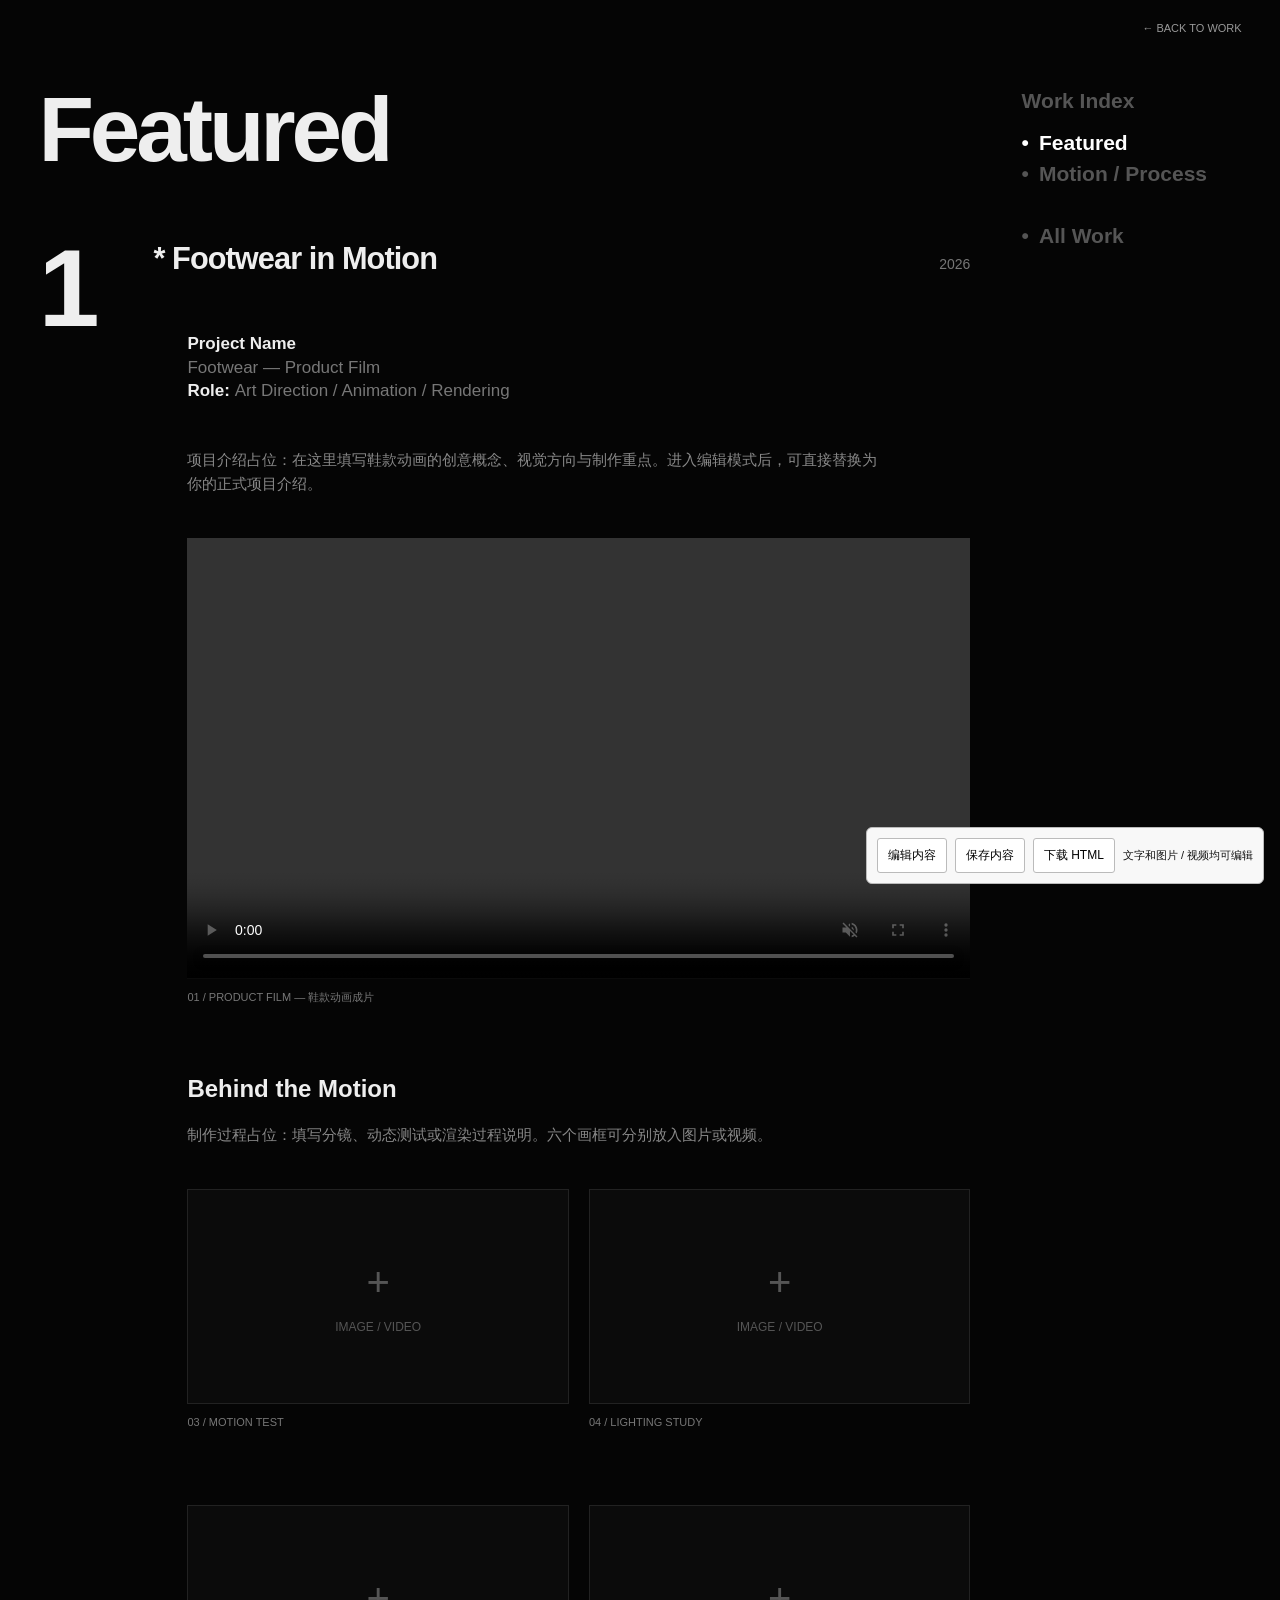
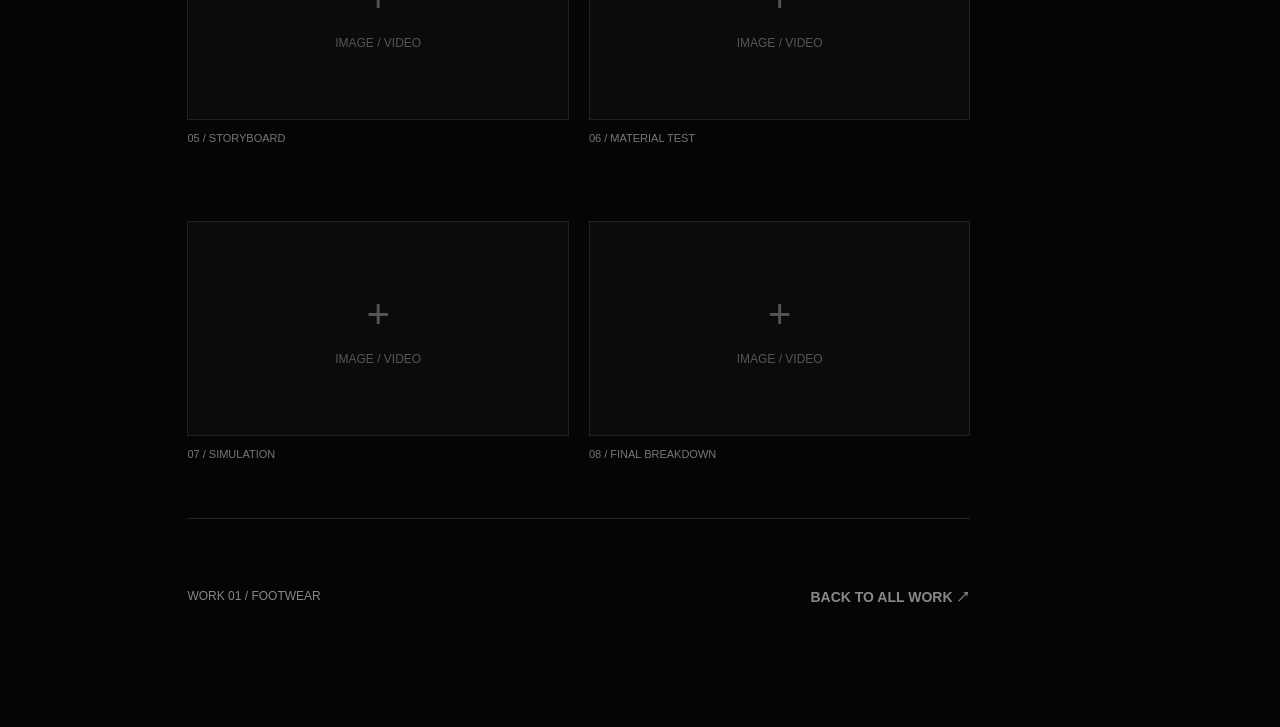
==== work01.html @ 6b8ff81d "Add files via upload" ====
<!doctype html><html lang="zh-CN"><head><meta charset="utf-8"><meta name="viewport" content="width=device-width,initial-scale=1"><title>Work 01 — Footwear Motion</title><style>
*{box-sizing:border-box}html{scroll-behavior:smooth;scroll-padding-top:40px}body{background:#050505;color:#eee;margin:0;font-family:Arial,'Microsoft YaHei',sans-serif}a{color:inherit;text-decoration:none}button{font:inherit;cursor:pointer}a:focus-visible,button:focus-visible{outline:2px solid #ddd;outline-offset:5px}.back{position:absolute;right:3vw;top:22px;font-size:11px;color:#999}.layout{display:grid;grid-template-columns:minmax(0,1fr) 220px;gap:4vw;padding:85px 3vw 100px}.heading{font-size:clamp(60px,7.1vw,116px);letter-spacing:-.045em;line-height:1;margin:0 0 65px}.project-layout{display:grid;grid-template-columns:95px minmax(0,1fr);gap:20px}.number{font-weight:800;font-size:110px;line-height:.85}.project-title{display:flex;align-items:baseline;justify-content:space-between;gap:24px;margin-bottom:55px}.project-title h2{font-size:clamp(24px,2.4vw,38px);margin:0;letter-spacing:-.03em}.year{font-size:14px;color:#777}.copy{padding-left:34px}.metadata{font-size:17px;line-height:1.4;margin-bottom:45px}.muted{color:#777}.description{font-size:15px;line-height:1.6;max-width:690px;color:#888;margin:0 0 42px}.media-block{margin:0 0 55px;scroll-margin-top:35px}.media-box{position:relative;min-height:180px;background:#0b0b0b}.media-box video,.media-box img{width:100%;max-height:85vh;object-fit:contain;display:block}.media-box video{aspect-ratio:16/9}figcaption{font-size:11px;color:#777;line-height:1.5;margin-top:10px}.replace{display:none;position:absolute;right:10px;top:10px;border:1px solid #777;background:#111e;color:white;padding:9px 14px;z-index:2}.editing .replace{display:block}.placeholder{aspect-ratio:16/9;display:flex;align-items:center;justify-content:center;flex-direction:column;gap:15px;border:1px solid #222;color:#555}.placeholder b{font-weight:400;font-size:40px}.placeholder span{font-size:12px}.pair{display:grid;grid-template-columns:1fr 1fr;gap:20px}.pair .placeholder{aspect-ratio:4/3}.small-heading{font-size:24px;margin:70px 0 20px}.sidebar{position:sticky;top:85px;align-self:start;font-size:21px;font-weight:600;line-height:1.5;color:#555}.sidebar p{margin:0 0 10px}.sidebar a{display:block}.sidebar a:before{content:'•';margin-right:10px}.sidebar a:hover,.sidebar a.active{color:white}.sidebar .all{margin-top:30px}.bottom{padding:70px 0 20px;border-top:1px solid #222;display:flex;justify-content:space-between;color:#888;font-size:12px}.reveal{animation:arrive .85s both}@keyframes arrive{from{opacity:0;transform:translateY(22px)}to{opacity:1;transform:none}}.editing [data-text]{outline:1px dashed #667787;outline-offset:4px;min-width:10px;cursor:text}.toolbar{position:fixed;bottom:16px;right:16px;background:#f8f8f8;color:#111;border:1px solid #bbb;border-radius:6px;padding:10px;display:flex;gap:8px;align-items:center;z-index:20;font-size:12px}.toolbar button{padding:8px 10px;background:white;border:1px solid #bbb;border-radius:3px}.toolbar output{max-width:230px;font-size:11px}.editing .placeholder{border-color:#777}.busy{opacity:.6;pointer-events:none}@media(max-width:800px){.layout{grid-template-columns:1fr;padding:75px 20px 100px}.sidebar{position:static;grid-row:1;display:flex;flex-wrap:wrap;gap:12px;font-size:12px}.sidebar p{width:100%;margin:0}.sidebar .all{margin:0}.heading{margin-bottom:35px}.project-layout{grid-template-columns:44px minmax(0,1fr);gap:12px}.number{font-size:58px}.copy{padding-left:0}.project-title{margin-bottom:30px}.metadata{font-size:14px}.pair{grid-template-columns:1fr}.toolbar{left:8px;right:8px;bottom:8px;flex-wrap:wrap}.toolbar output{max-width:none}.back{right:20px}.project-title{flex-wrap:wrap;gap:8px}}@media(prefers-reduced-motion:reduce){html{scroll-behavior:auto}.reveal{animation:none}}
.bottom a{font-size:14px;font-weight:700}
.layout-control{display:none;border:1px dashed #666;background:#111;color:#ddd;padding:12px 16px;margin:10px 10px 24px 0;font-size:13px}.editing .layout-control{display:inline-block}[data-custom-section]{border-top:1px solid #222;margin-top:65px}.pair{align-items:start}.pair .media-content>img,.pair .media-content>video{aspect-ratio:4/3;object-fit:contain}.layout-control[data-action="remove"]{font-size:11px;color:#aaa;padding:6px 10px}.media-block{min-width:0}

/* All detail media frames, including user-added layouts, use 16:9. */
.media-box{aspect-ratio:16/9;min-height:0;overflow:hidden}
.media-box>.media-content{position:absolute;inset:0;width:100%;height:100%}
.media-box .media-content>img,.media-box .media-content>video,.media-box .media-content>.placeholder{display:block;width:100%;height:100%;min-height:0;max-height:none;aspect-ratio:16/9;object-fit:cover;object-position:center}
.media-box .media-content>.placeholder{display:flex}
</style></head><body>
<a class="back" href="粒子首屏.html#work">← <span data-text="back">BACK TO WORK</span></a>
<div class="layout"><main><h1 class="heading reveal" data-text="featured">Featured</h1><article class="project-layout"><div class="number reveal" data-text="number">1</div><div><div class="project-title reveal"><h2 data-text="title">* Footwear in Motion</h2><span class="year" data-text="year">2026</span></div><div class="copy">
<section id="overview" class="reveal"><div class="metadata"><strong data-text="label">Project Name</strong><br><span class="muted" data-text="project">Footwear — Product Film</span><br><strong data-text="role-label">Role: </strong><span class="muted" data-text="role">Art Direction / Animation / Rendering</span></div><p class="description" data-text="description">项目介绍占位：在这里填写鞋款动画的创意概念、视觉方向与制作重点。进入编辑模式后，可直接替换为你的正式项目介绍。</p></section>
<figure class="media-block reveal" id="film"><div class="media-box" data-slot="film"><div class="media-content"><video controls muted loop playsinline preload="metadata" src="[data-uri]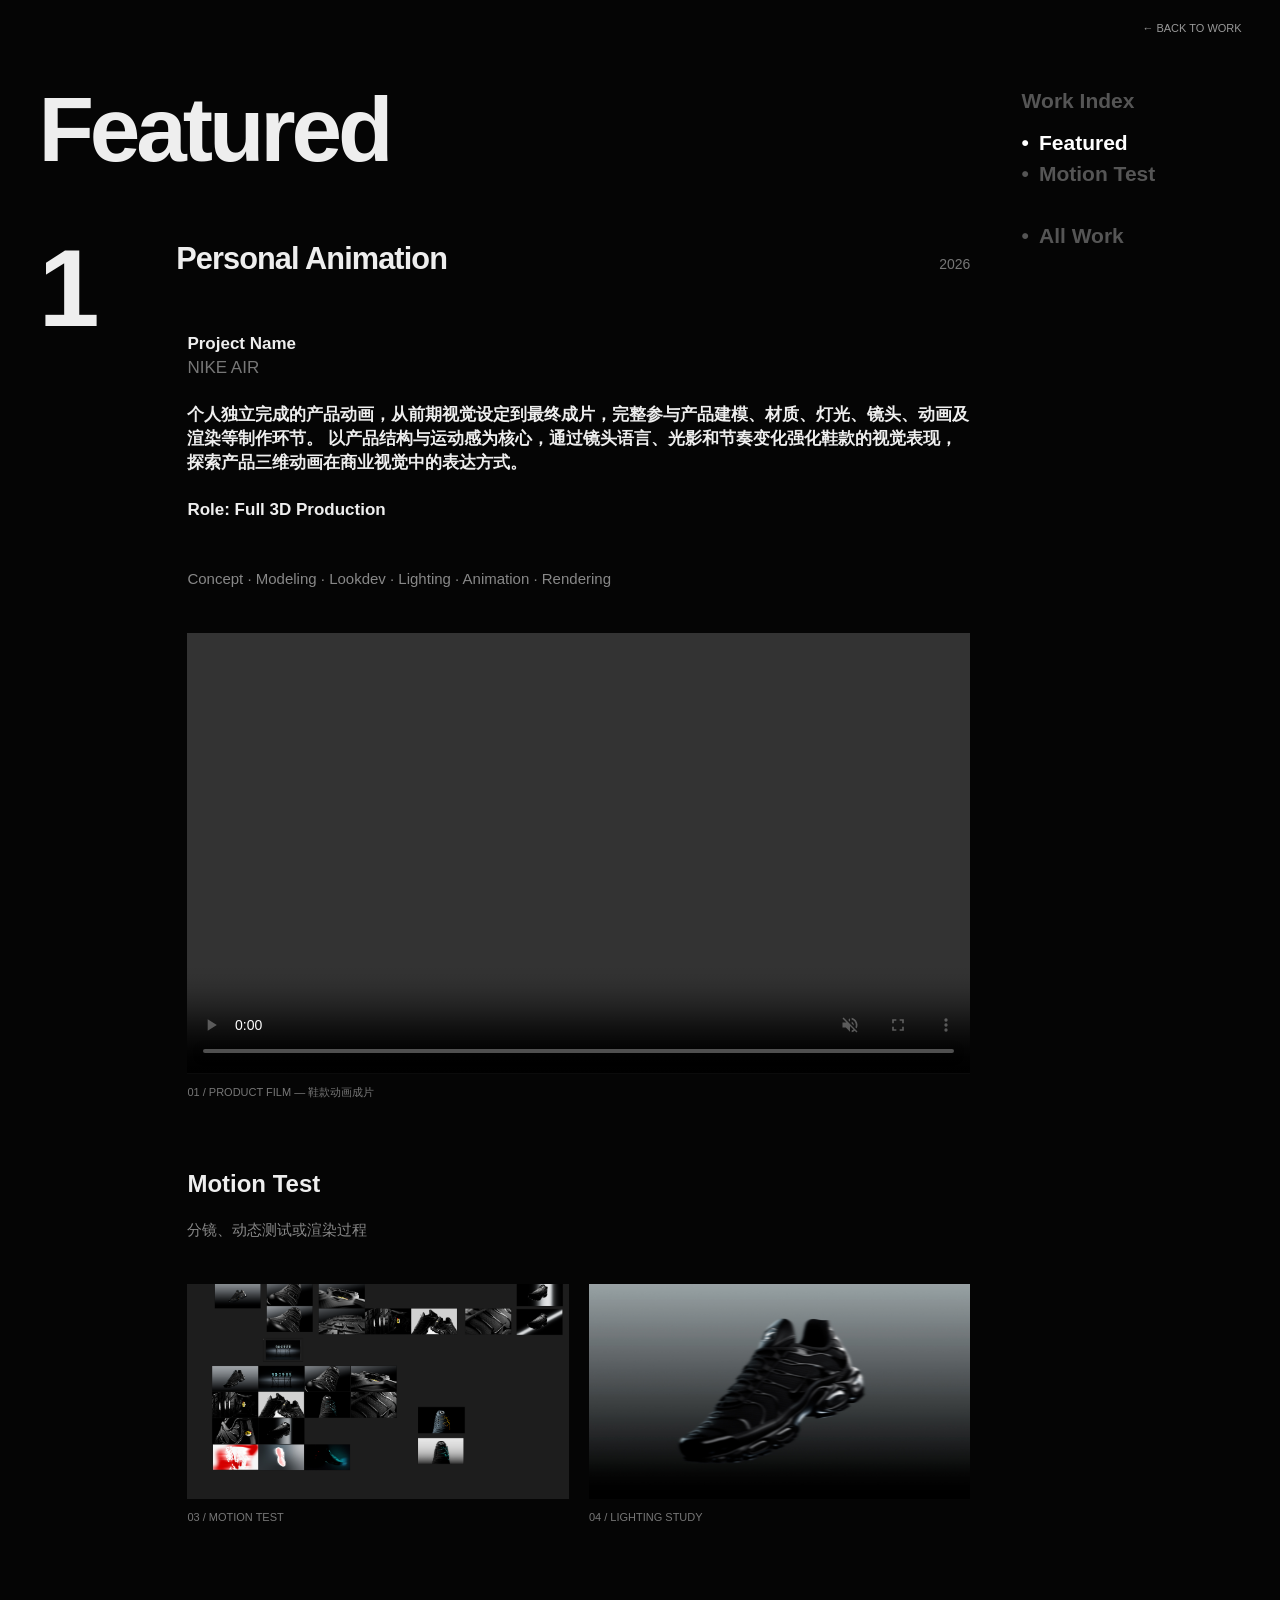
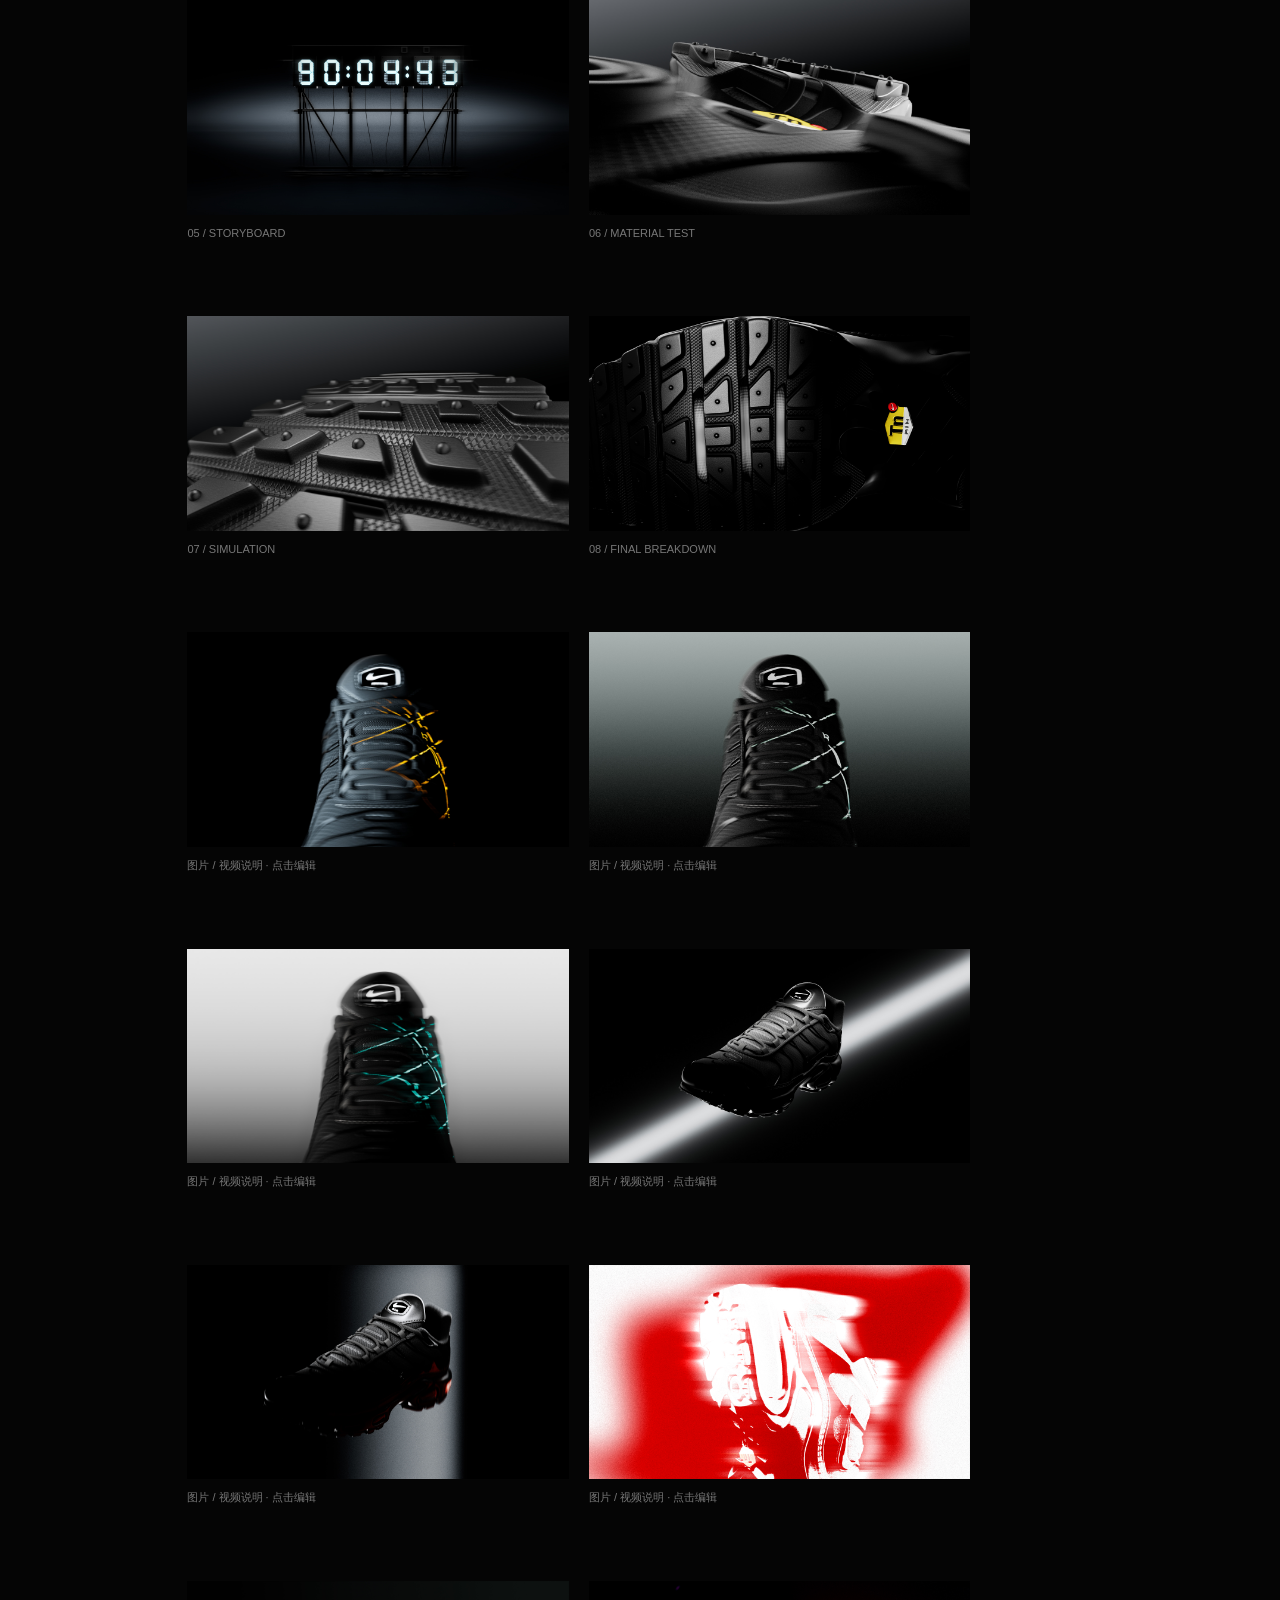
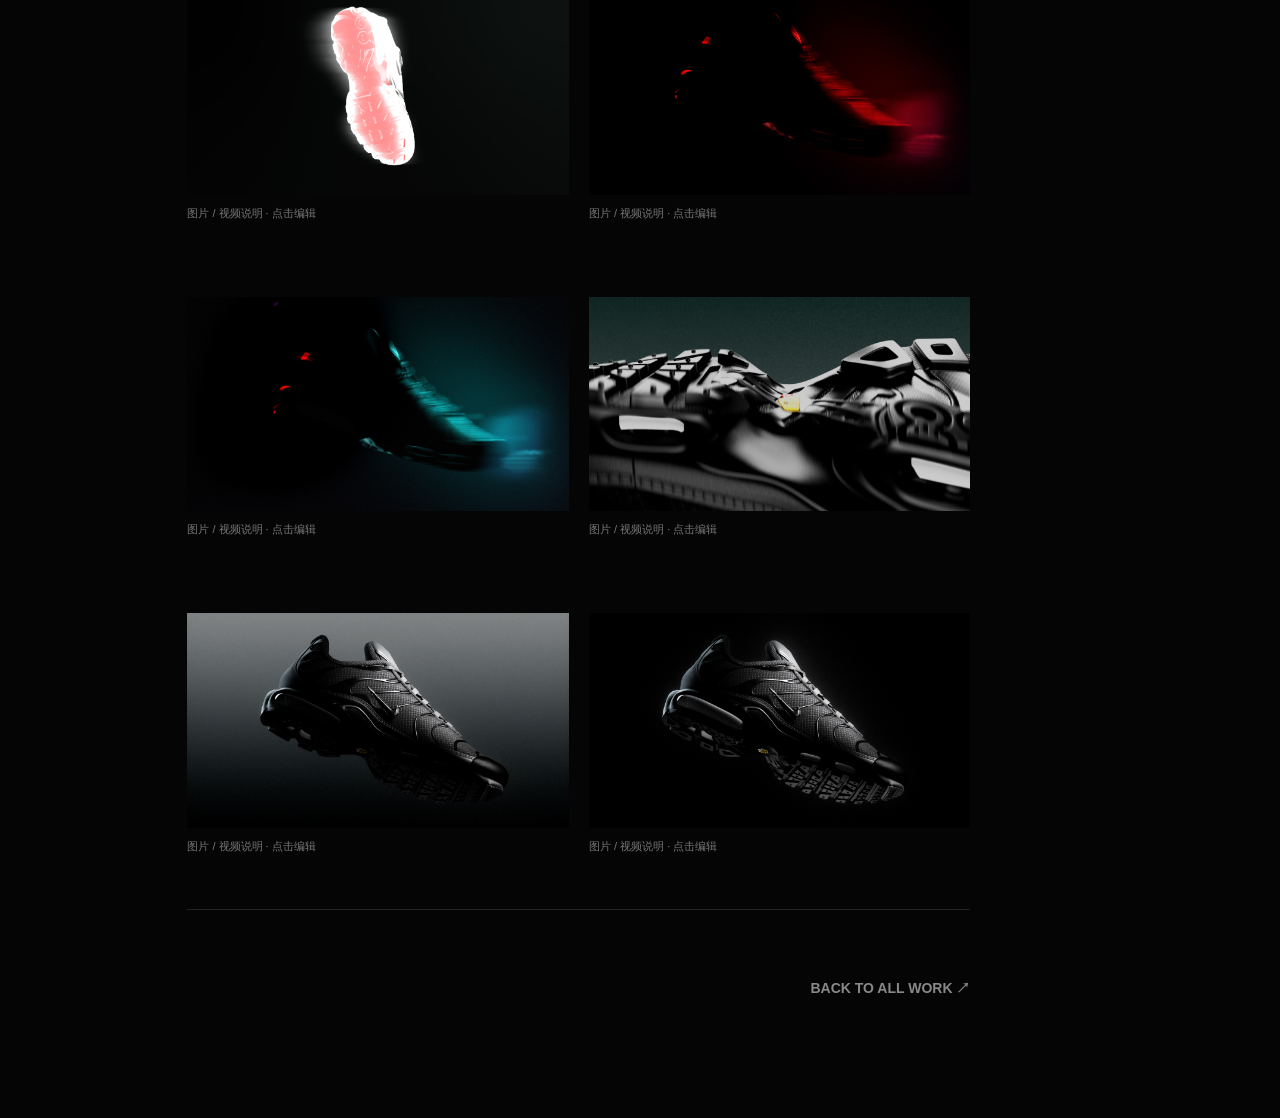
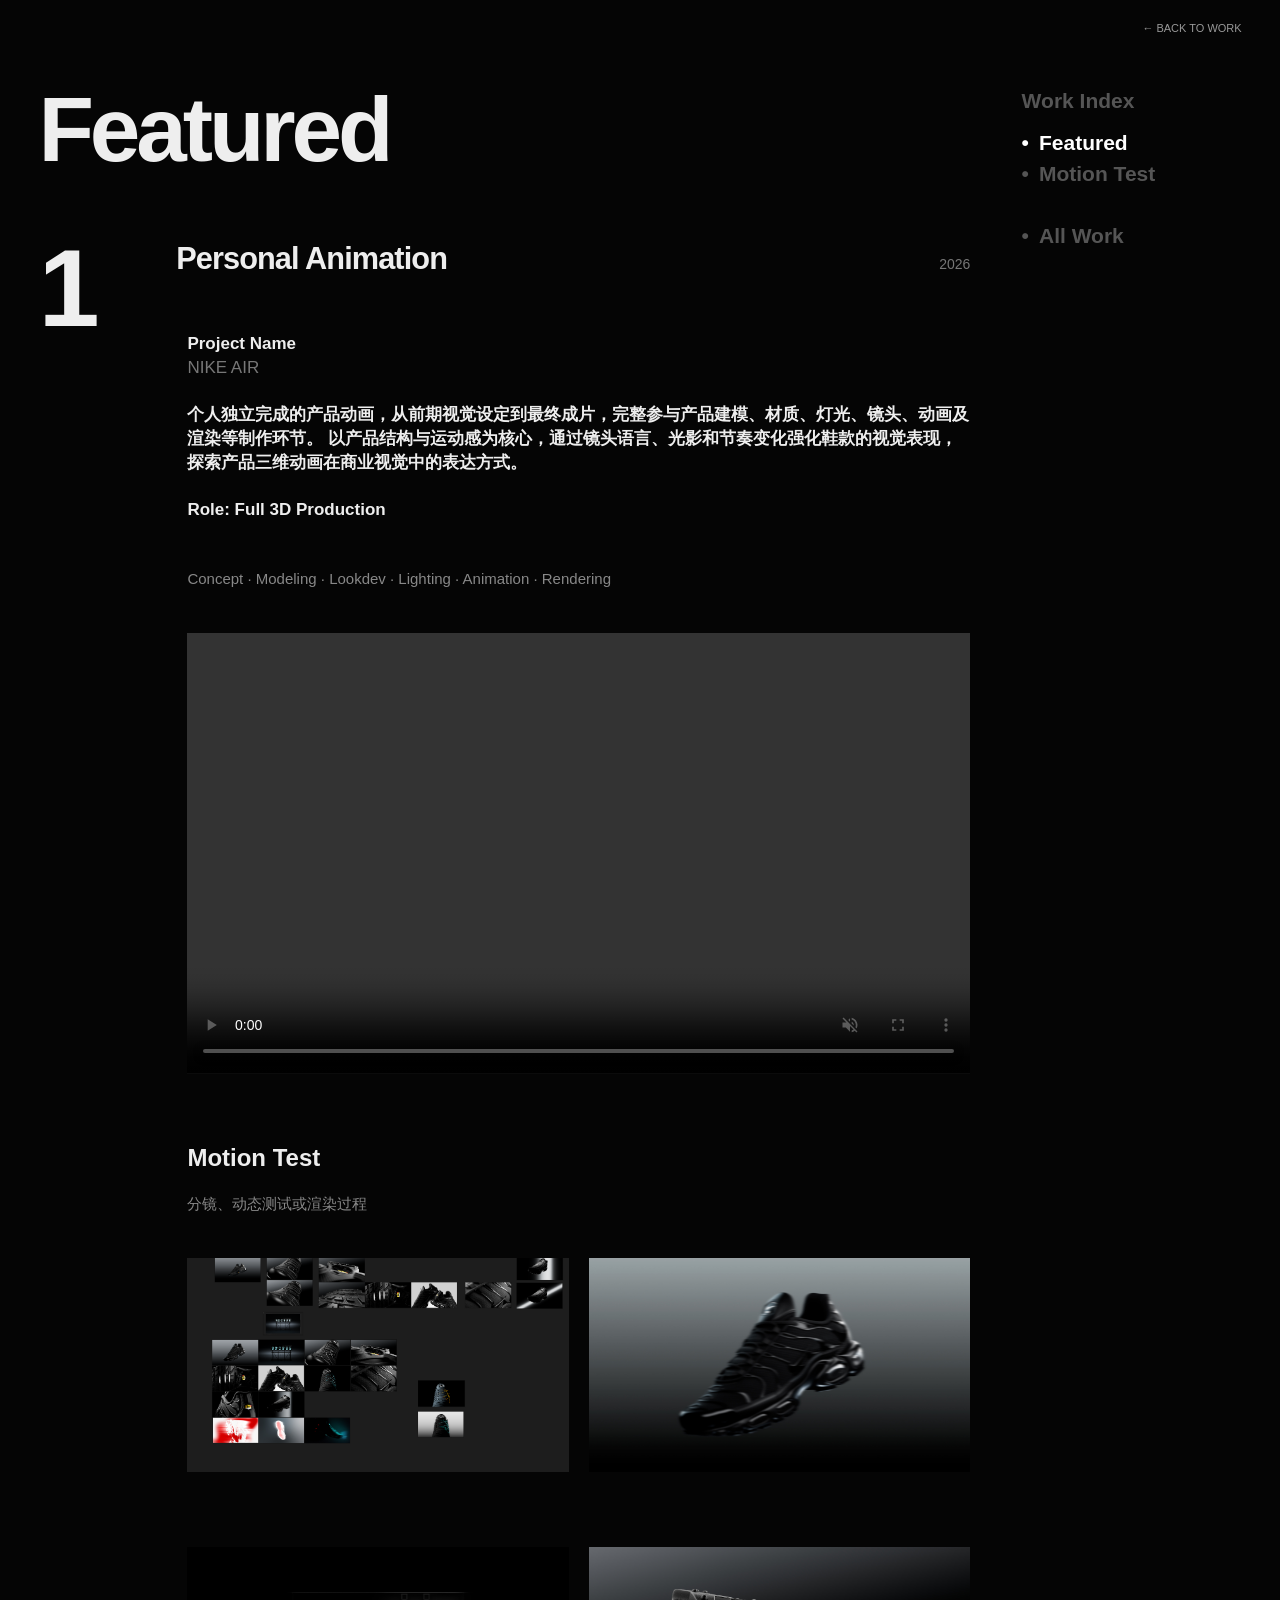
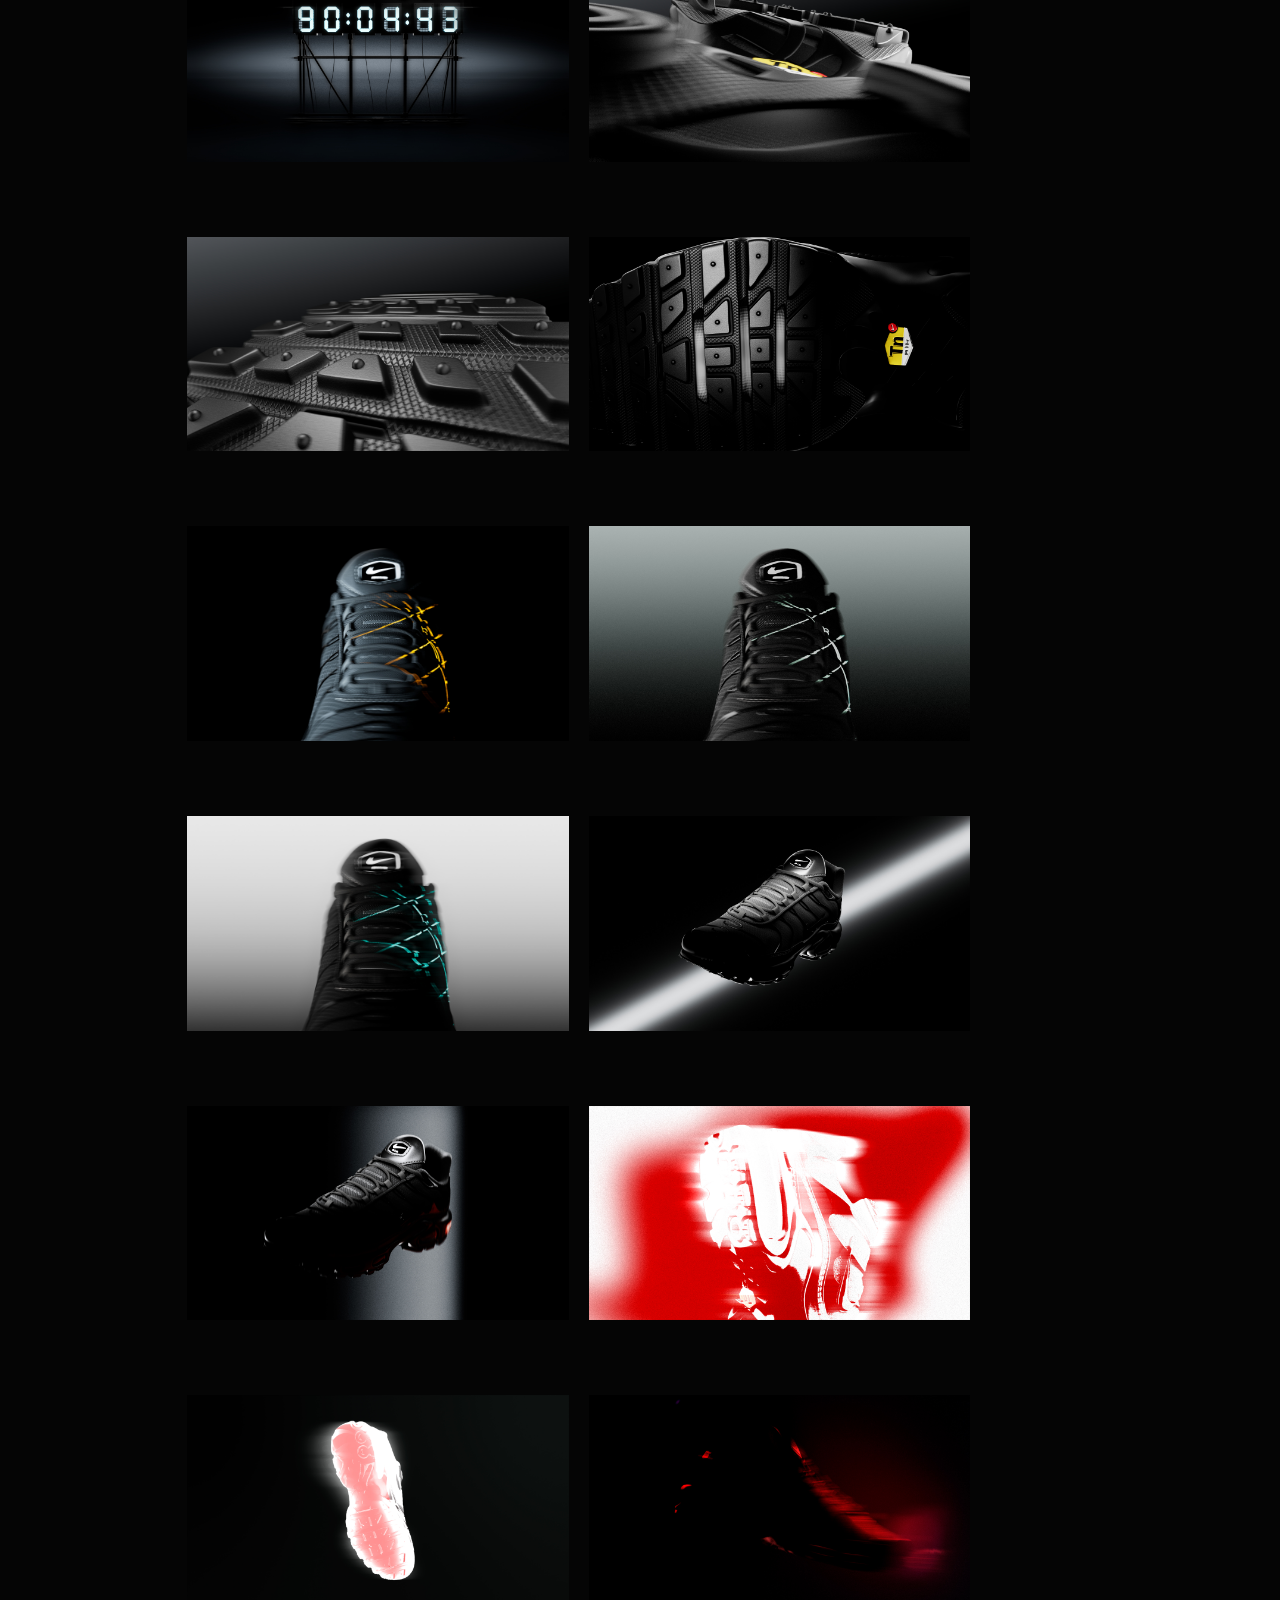
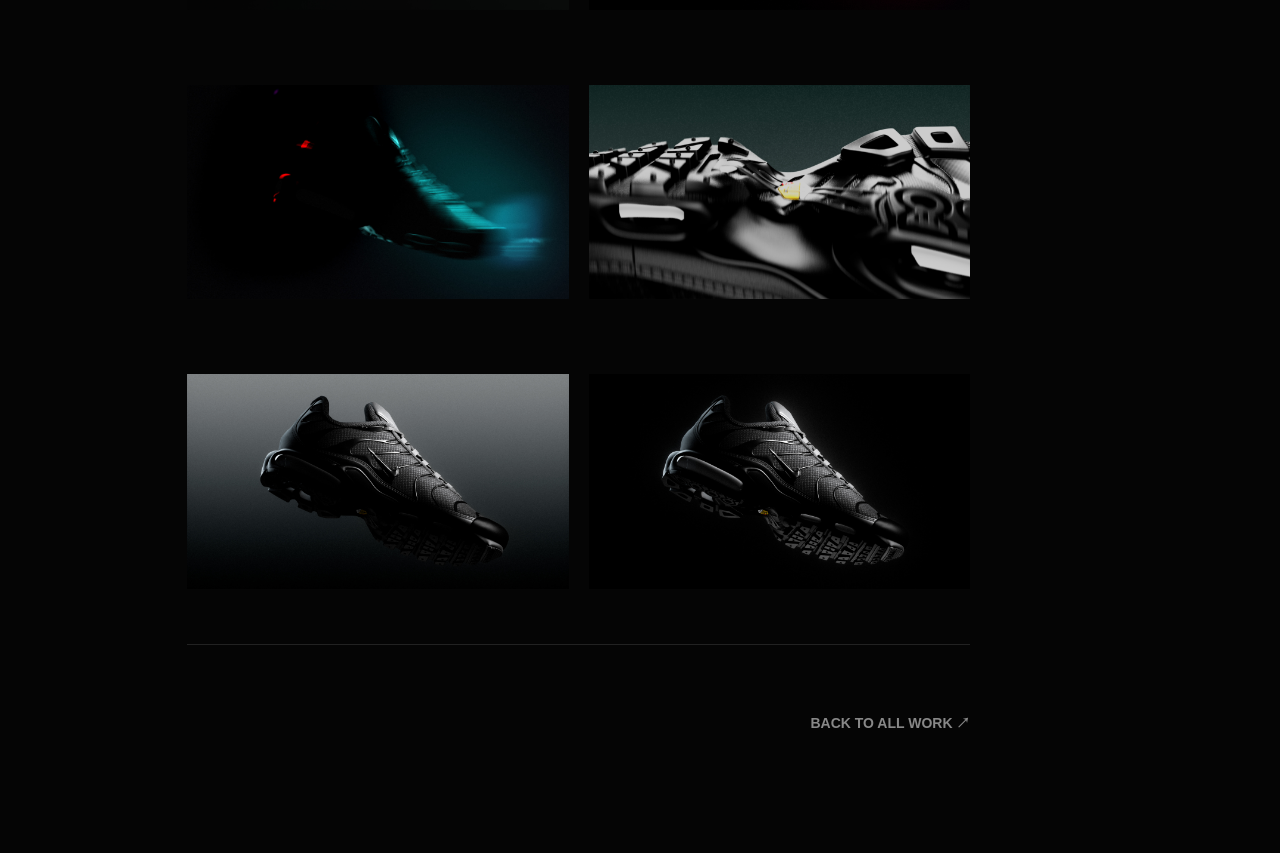
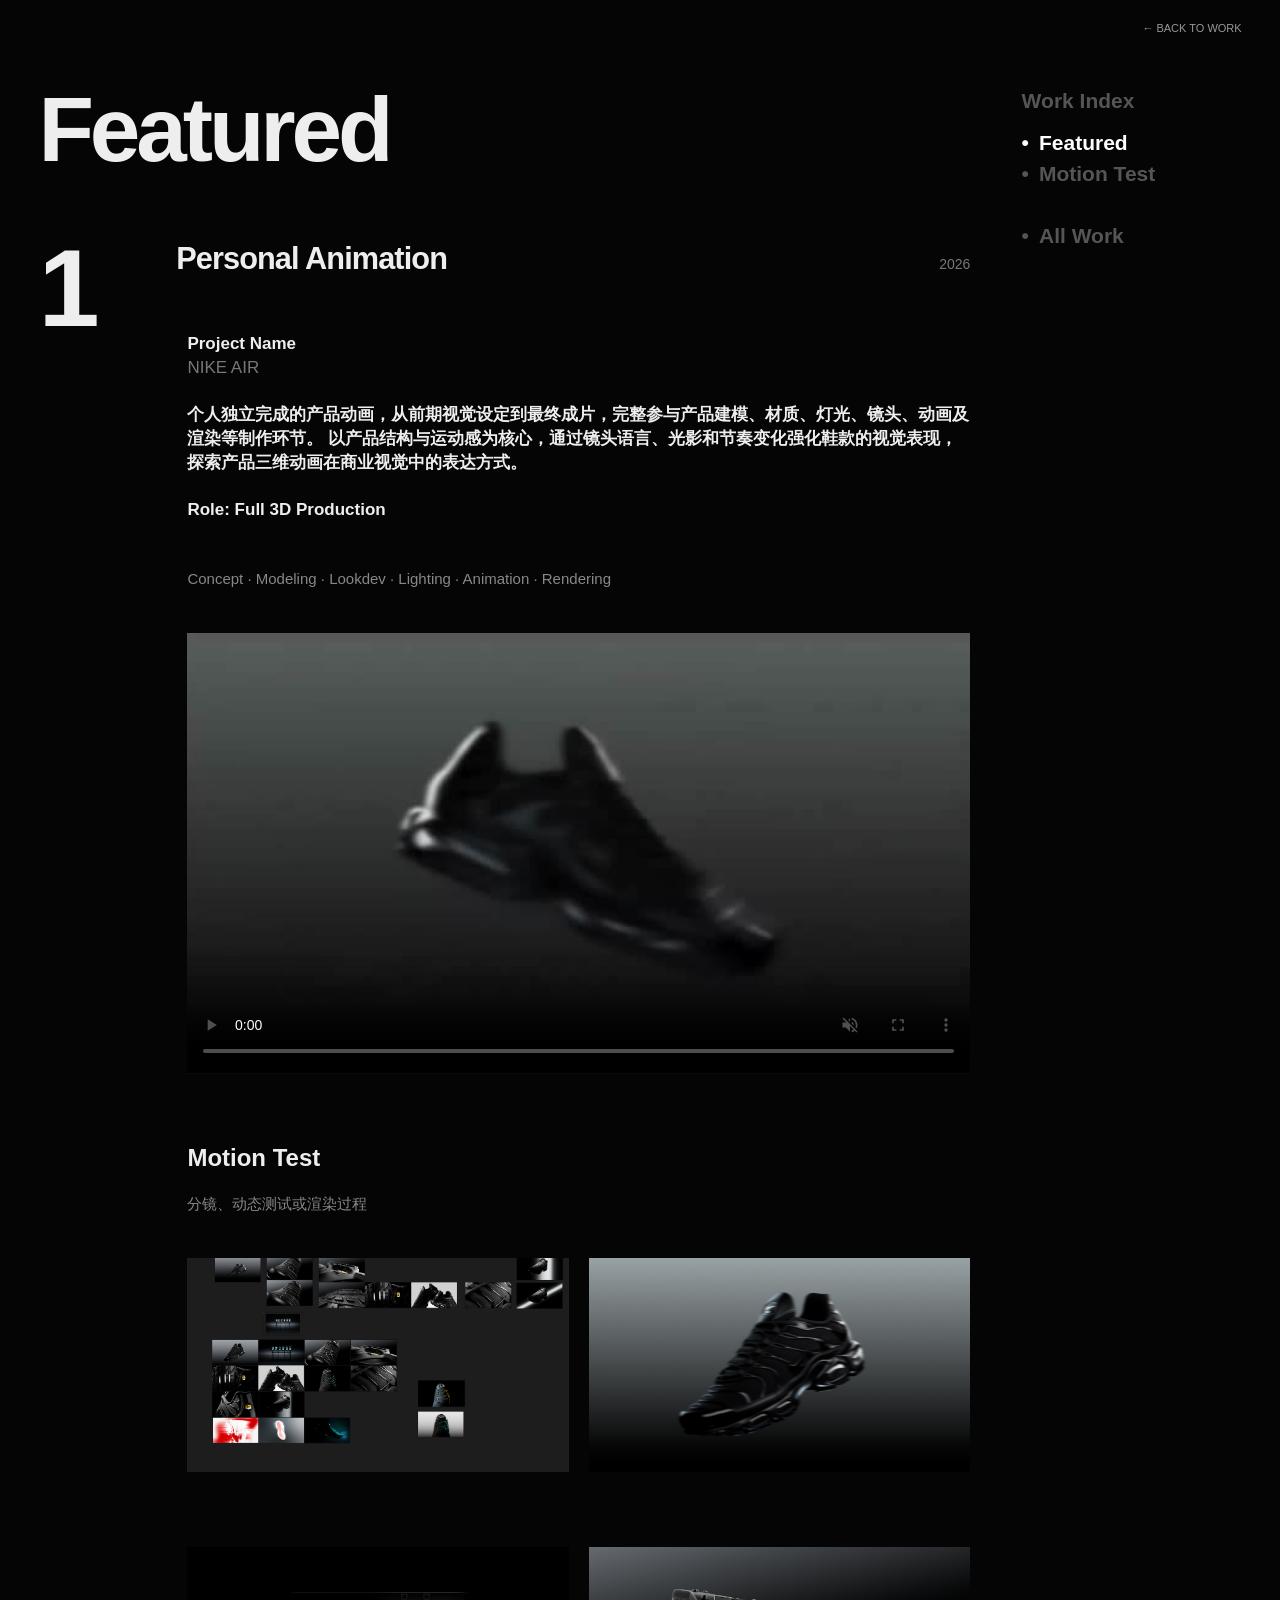
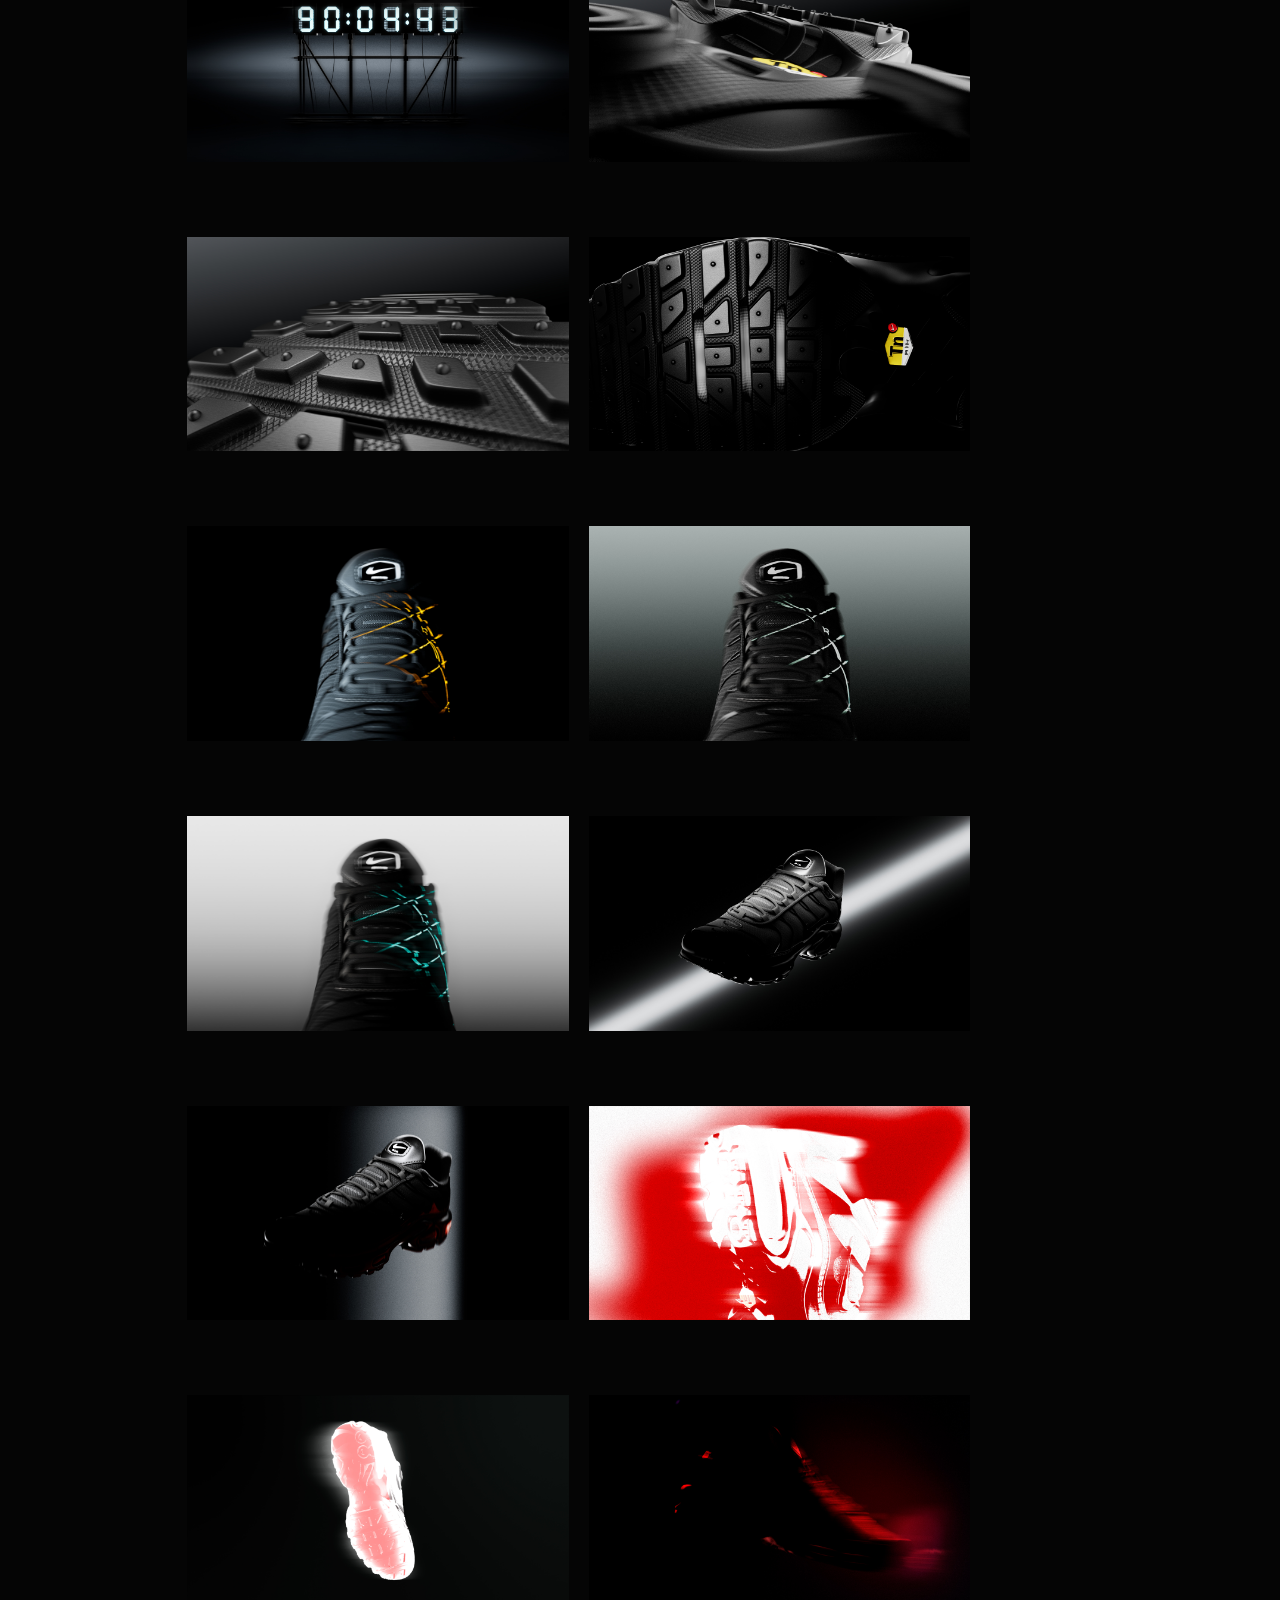
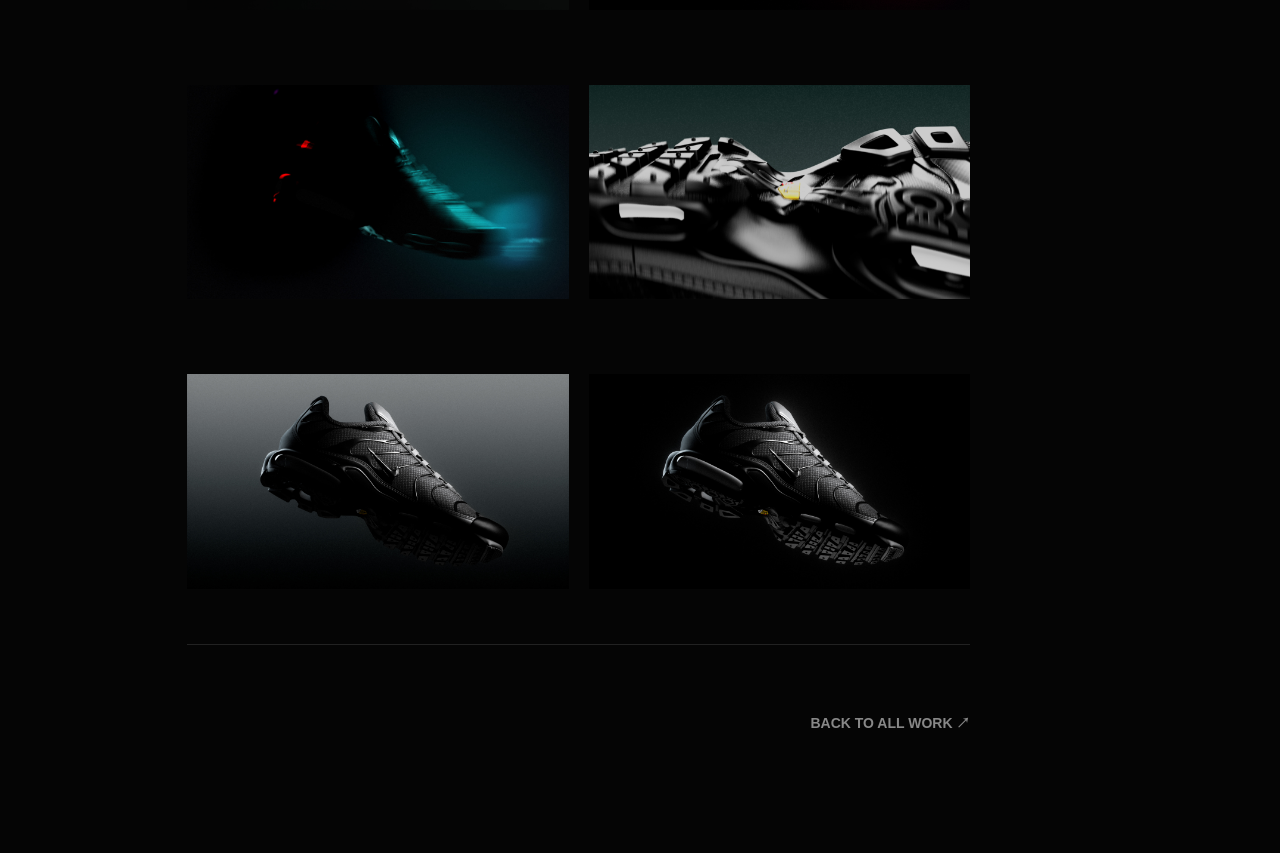
